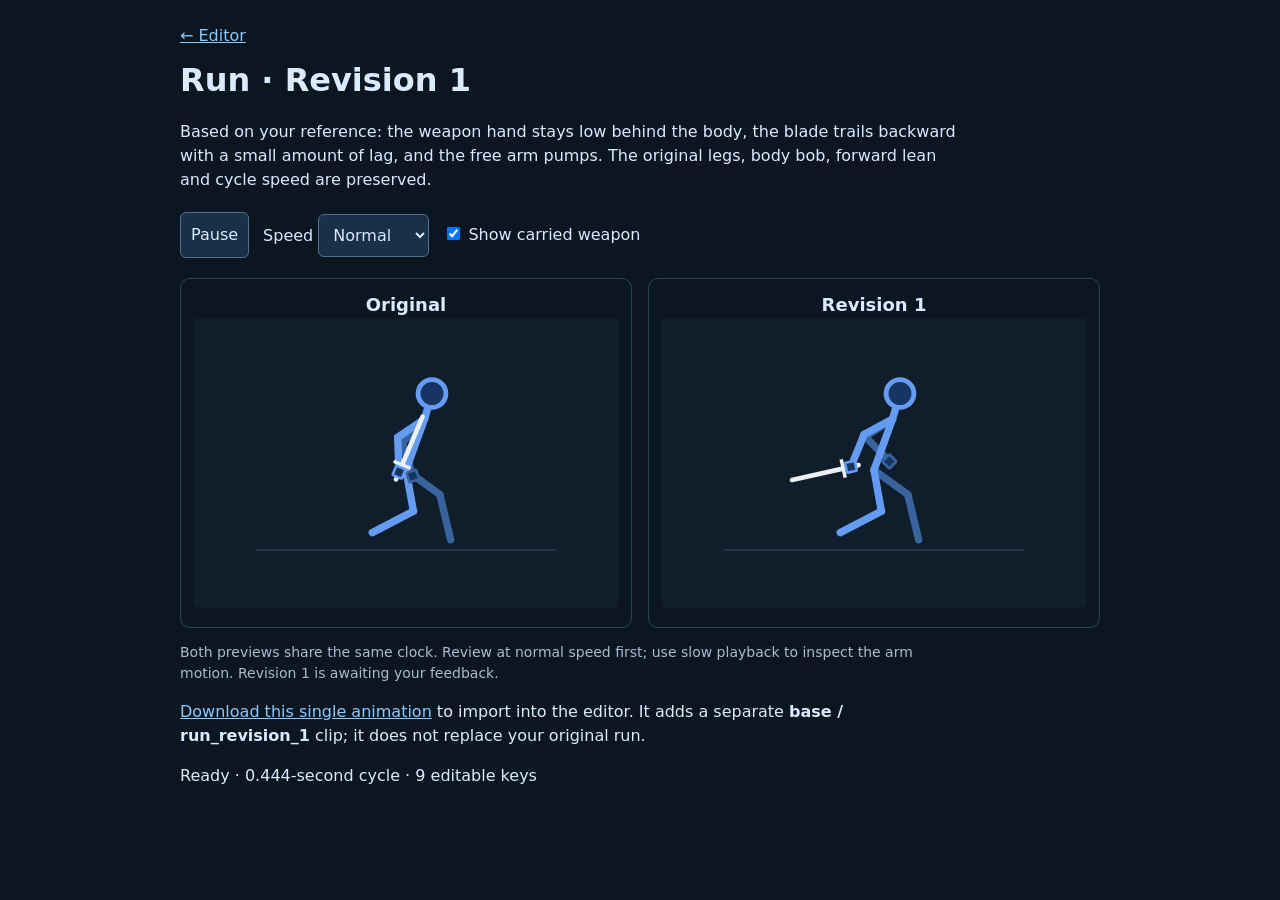
==== reviews/run-revision-1.html @ 23f05100 "Add forward-weighted run revision 2 for review" ====
<!doctype html><html lang="en"><meta charset="utf-8"><meta name="viewport" content="width=device-width,initial-scale=1"><title>Run review · Revision 1</title><style>body{margin:0;background:#0c1621;color:#daeaff;font:16px/1.5 system-ui}main{max-width:920px;margin:auto;padding:24px}h1{margin:8px 0}a{color:#89caff}.controls{display:flex;gap:14px;align-items:center;flex-wrap:wrap;margin:20px 0}button,select{background:#193047;color:inherit;border:1px solid #4e7191;border-radius:6px;padding:10px;font:inherit}.pair{display:grid;grid-template-columns:1fr 1fr;gap:16px}.card{border:1px solid #294359;border-radius:10px;padding:12px;text-align:center}.card h2{font-size:18px;margin:0}.card svg{width:100%;height:290px}p{max-width:780px}.small{color:#a7bdcf;font-size:14px}@media(max-width:520px){main{padding:12px}.pair{gap:6px}.card{padding:6px}.card svg{height:240px}}svg{background:#101e2c;border-radius:6px}</style><main><a href="../">← Editor</a><h1>Run · Revision 1</h1><p>Based on your reference: the weapon hand stays low behind the body, the blade trails backward with a small amount of lag, and the free arm pumps. The original legs, body bob, forward lean and cycle speed are preserved.</p><div class="controls"><button id="play">Pause</button><label>Speed <select id="speed"><option value="1">Normal</option><option value="0.5">½ speed</option><option value="0.25">¼ speed</option></select></label><label><input type="checkbox" id="weapon" checked> Show carried weapon</label></div><div class="pair"><section class="card"><h2>Original</h2><svg id="original" viewBox="-65 -100 130 125" role="img" aria-label="Original run animation"></svg></section><section class="card"><h2>Revision 1</h2><svg id="revision" viewBox="-65 -100 130 125" role="img" aria-label="Run revision 1"></svg></section></div><p class="small">Both previews share the same clock. Review at normal speed first; use slow playback to inspect the arm motion. Revision 1 is awaiting your feedback.</p><p><a href="../exports/run_revision_1.json" download>Download this single animation</a> to import into the editor. It adds a separate <strong>base / run_revision_1</strong> clip; it does not replace your original run.</p><p id="status" role="status">Loading animations…</p></main>
<script src="../scarf.js?v=run-r1"></script><script src="../vfx.js?v=run-r1"></script><script src="../weapons.js?v=run-r1"></script><script src="../projection.js?v=run-r1"></script><script src="../animation.js?v=run-r1"></script><script src="../attachments.js?v=run-r1"></script><script src="../chains.js?v=run-r1"></script><script src="../runtime_rig.js?v=run-r1"></script><script src="../model.js?v=run-r1"></script><script>
const M=SolModel,NS='http://www.w3.org/2000/svg';let clips,rig,playing=true,time=0,last=null;
function el(tag,attrs,parent){const n=document.createElementNS(NS,tag);for(const [k,v] of Object.entries(attrs))n.setAttribute(k,v);parent.append(n);return n}
function draw(p,target){target.replaceChildren();el('path',{d:'M -65 0 H 65',stroke:'#324c63','stroke-width':.4},target);const g=el('g',{transform:`translate(${p.root.join(' ')}) scale(${p.facing} 1)`},target),j=p.joints;
for(const side of ['left','right'])for(const limb of ['arm','leg'])for(const [a,b] of M.projection.bones(p,side+'_'+limb))el('line',{x1:a[0],y1:a[1],x2:b[0],y2:b[1],stroke:rig.colors[side==='left'?'rear':'line'],'stroke-width':rig.limb_thickness,'stroke-linecap':'round'},g);
el('polyline',{points:[[0,0],j.torso,j.head].map(p=>p.join(',')).join(' '),fill:'none',stroke:rig.colors.line,'stroke-width':rig.limb_thickness,'stroke-linecap':'round','stroke-linejoin':'round'},g);el('circle',{cx:j.head[0],cy:j.head[1],r:rig.head_radius,fill:rig.colors.body_fill,stroke:rig.colors.line,'stroke-width':rig.limb_thickness*.65},g);
if(document.getElementById('weapon').checked&&M.weapons.enabled(p)){const geo=M.weapons.geometry(p),w=el('g',{transform:`translate(${j.weapon_socket.join(' ')}) rotate(${p.weapon.rotation})`},g);el('line',{x1:0,y1:geo.butt,x2:0,y2:-geo.length,stroke:rig.colors.energy,'stroke-width':2,'stroke-linecap':'round'},w);el('line',{x1:-4,y1:geo.guard,x2:4,y2:geo.guard,stroke:rig.colors.energy,'stroke-width':1.5},w);}
for(const side of ['left','right']){const size=rig.limb_thickness*1.35;el('rect',{x:-size/2,y:-size/2,width:size,height:size,rx:size*.08,fill:rig.colors.body_fill,stroke:rig.colors[side==='left'?'rear':'line'],'stroke-width':rig.limb_thickness*.35,transform:`translate(${j[side+'_hand'].join(' ')}) rotate(${M.weapons.handAngle(p,side)})`},g);}}
function tick(now){if(clips){if(playing&&last!==null)time=(time+Math.min(.05,(now-last)/1000)*Number(document.getElementById('speed').value))%M.animation.duration(clips[0]);draw(M.animation.sample(clips[0],time),document.getElementById('original'));draw(M.animation.sample(clips[1],time),document.getElementById('revision'));}last=now;requestAnimationFrame(tick)}
document.getElementById('play').onclick=()=>{playing=!playing;document.getElementById('play').textContent=playing?'Pause':'Play'};document.addEventListener('visibilitychange',()=>{last=null});
Promise.all([fetch('../exports/neon_stick_actions.json').then(r=>{if(!r.ok)throw Error();return r.json()}),fetch('../exports/run_revision_1.json').then(r=>{if(!r.ok)throw Error();return r.json()})]).then(([project,revision])=>{project=M.validate(project);rig=project.rig;clips=[project.animations.find(a=>a.id==='run'),M.animation.validate(revision)];document.getElementById('status').textContent='Ready · 0.444-second cycle · 9 editable keys';requestAnimationFrame(tick)}).catch(()=>document.getElementById('status').textContent='Could not load the review. Refresh to retry.');
</script></html>
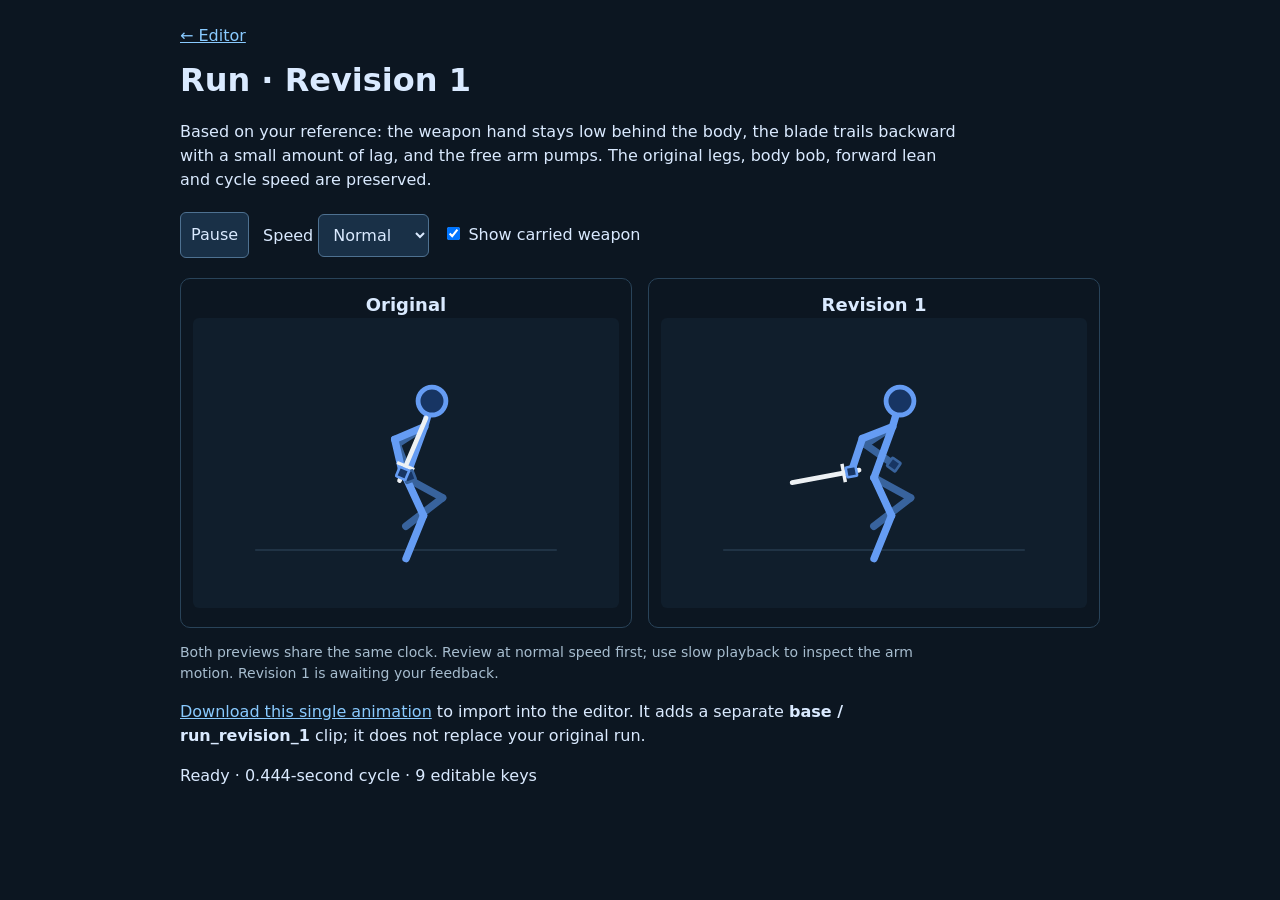
==== commit f52096a9: "Add trunk and neck movement modes and fix legs to the pelvis" ====
--- a/reviews/run-revision-1.html
+++ b/reviews/run-revision-1.html
@@ -1,5 +1,5 @@
 <!doctype html><html lang="en"><meta charset="utf-8"><meta name="viewport" content="width=device-width,initial-scale=1"><title>Run review · Revision 1</title><style>body{margin:0;background:#0c1621;color:#daeaff;font:16px/1.5 system-ui}main{max-width:920px;margin:auto;padding:24px}h1{margin:8px 0}a{color:#89caff}.controls{display:flex;gap:14px;align-items:center;flex-wrap:wrap;margin:20px 0}button,select{background:#193047;color:inherit;border:1px solid #4e7191;border-radius:6px;padding:10px;font:inherit}.pair{display:grid;grid-template-columns:1fr 1fr;gap:16px}.card{border:1px solid #294359;border-radius:10px;padding:12px;text-align:center}.card h2{font-size:18px;margin:0}.card svg{width:100%;height:290px}p{max-width:780px}.small{color:#a7bdcf;font-size:14px}@media(max-width:520px){main{padding:12px}.pair{gap:6px}.card{padding:6px}.card svg{height:240px}}svg{background:#101e2c;border-radius:6px}</style><main><a href="../">← Editor</a><h1>Run · Revision 1</h1><p>Based on your reference: the weapon hand stays low behind the body, the blade trails backward with a small amount of lag, and the free arm pumps. The original legs, body bob, forward lean and cycle speed are preserved.</p><div class="controls"><button id="play">Pause</button><label>Speed <select id="speed"><option value="1">Normal</option><option value="0.5">½ speed</option><option value="0.25">¼ speed</option></select></label><label><input type="checkbox" id="weapon" checked> Show carried weapon</label></div><div class="pair"><section class="card"><h2>Original</h2><svg id="original" viewBox="-65 -100 130 125" role="img" aria-label="Original run animation"></svg></section><section class="card"><h2>Revision 1</h2><svg id="revision" viewBox="-65 -100 130 125" role="img" aria-label="Run revision 1"></svg></section></div><p class="small">Both previews share the same clock. Review at normal speed first; use slow playback to inspect the arm motion. Revision 1 is awaiting your feedback.</p><p><a href="../exports/run_revision_1.json" download>Download this single animation</a> to import into the editor. It adds a separate <strong>base / run_revision_1</strong> clip; it does not replace your original run.</p><p id="status" role="status">Loading animations…</p></main>
-<script src="../scarf.js?v=run-r1"></script><script src="../vfx.js?v=run-r1"></script><script src="../weapons.js?v=run-r1"></script><script src="../projection.js?v=run-r1"></script><script src="../animation.js?v=run-r1"></script><script src="../attachments.js?v=run-r1"></script><script src="../chains.js?v=run-r1"></script><script src="../runtime_rig.js?v=run-r1"></script><script src="../model.js?v=run-r1"></script><script>
+<script src="../scarf.js?v=2026.10.14.stick.body"></script><script src="../vfx.js?v=2026.10.14.stick.body"></script><script src="../weapons.js?v=2026.10.14.stick.body"></script><script src="../projection.js?v=2026.10.14.stick.body"></script><script src="../animation.js?v=2026.10.14.stick.body"></script><script src="../attachments.js?v=2026.10.14.stick.body"></script><script src="../chains.js?v=2026.10.14.stick.body"></script><script src="../runtime_rig.js?v=2026.10.14.stick.body"></script><script src="../body_projection.js?v=2026.10.14.stick.body"></script><script src="../model.js?v=2026.10.14.stick.body"></script><script>
 const M=SolModel,NS='http://www.w3.org/2000/svg';let clips,rig,playing=true,time=0,last=null;
 function el(tag,attrs,parent){const n=document.createElementNS(NS,tag);for(const [k,v] of Object.entries(attrs))n.setAttribute(k,v);parent.append(n);return n}
 function draw(p,target){target.replaceChildren();el('path',{d:'M -65 0 H 65',stroke:'#324c63','stroke-width':.4},target);const g=el('g',{transform:`translate(${p.root.join(' ')}) scale(${p.facing} 1)`},target),j=p.joints;
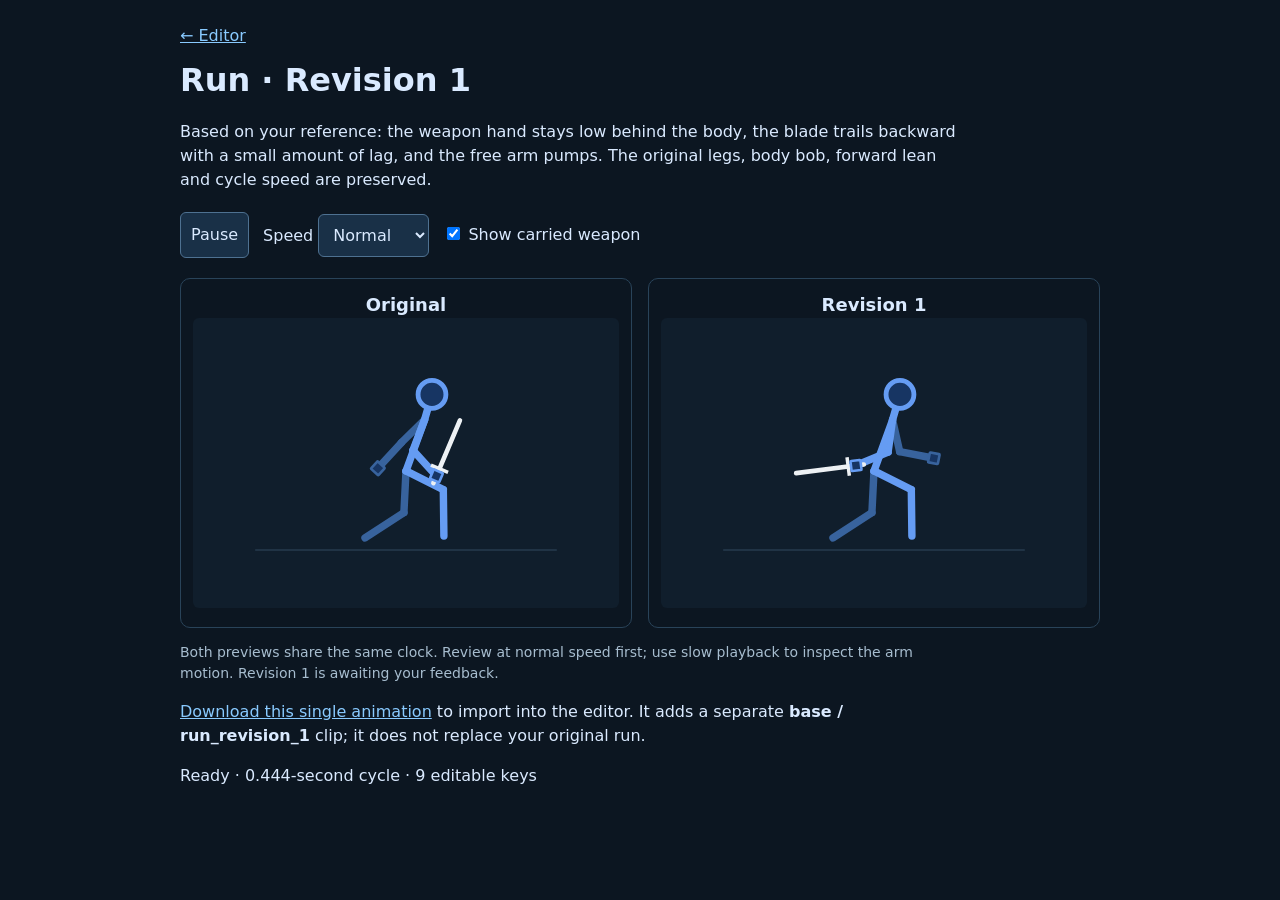
==== commit 7704c3ab: "Publish animator v19 with direct posing, effects and authored hammer clip" ====
--- a/reviews/run-revision-1.html
+++ b/reviews/run-revision-1.html
@@ -1,5 +1,5 @@
 <!doctype html><html lang="en"><meta charset="utf-8"><meta name="viewport" content="width=device-width,initial-scale=1"><title>Run review · Revision 1</title><style>body{margin:0;background:#0c1621;color:#daeaff;font:16px/1.5 system-ui}main{max-width:920px;margin:auto;padding:24px}h1{margin:8px 0}a{color:#89caff}.controls{display:flex;gap:14px;align-items:center;flex-wrap:wrap;margin:20px 0}button,select{background:#193047;color:inherit;border:1px solid #4e7191;border-radius:6px;padding:10px;font:inherit}.pair{display:grid;grid-template-columns:1fr 1fr;gap:16px}.card{border:1px solid #294359;border-radius:10px;padding:12px;text-align:center}.card h2{font-size:18px;margin:0}.card svg{width:100%;height:290px}p{max-width:780px}.small{color:#a7bdcf;font-size:14px}@media(max-width:520px){main{padding:12px}.pair{gap:6px}.card{padding:6px}.card svg{height:240px}}svg{background:#101e2c;border-radius:6px}</style><main><a href="../">← Editor</a><h1>Run · Revision 1</h1><p>Based on your reference: the weapon hand stays low behind the body, the blade trails backward with a small amount of lag, and the free arm pumps. The original legs, body bob, forward lean and cycle speed are preserved.</p><div class="controls"><button id="play">Pause</button><label>Speed <select id="speed"><option value="1">Normal</option><option value="0.5">½ speed</option><option value="0.25">¼ speed</option></select></label><label><input type="checkbox" id="weapon" checked> Show carried weapon</label></div><div class="pair"><section class="card"><h2>Original</h2><svg id="original" viewBox="-65 -100 130 125" role="img" aria-label="Original run animation"></svg></section><section class="card"><h2>Revision 1</h2><svg id="revision" viewBox="-65 -100 130 125" role="img" aria-label="Run revision 1"></svg></section></div><p class="small">Both previews share the same clock. Review at normal speed first; use slow playback to inspect the arm motion. Revision 1 is awaiting your feedback.</p><p><a href="../exports/run_revision_1.json" download>Download this single animation</a> to import into the editor. It adds a separate <strong>base / run_revision_1</strong> clip; it does not replace your original run.</p><p id="status" role="status">Loading animations…</p></main>
-<script src="../scarf.js?v=2026.10.14.stick.body"></script><script src="../vfx.js?v=2026.10.14.stick.body"></script><script src="../weapons.js?v=2026.10.14.stick.body"></script><script src="../projection.js?v=2026.10.14.stick.body"></script><script src="../animation.js?v=2026.10.14.stick.body"></script><script src="../attachments.js?v=2026.10.14.stick.body"></script><script src="../chains.js?v=2026.10.14.stick.body"></script><script src="../runtime_rig.js?v=2026.10.14.stick.body"></script><script src="../body_projection.js?v=2026.10.14.stick.body"></script><script src="../model.js?v=2026.10.14.stick.body"></script><script>
+<script src="legacy/scarf.js?v=2026.10.14.stick.body"></script><script src="legacy/vfx.js?v=2026.10.14.stick.body"></script><script src="legacy/weapons.js?v=2026.10.14.stick.body"></script><script src="legacy/projection.js?v=2026.10.14.stick.body"></script><script src="legacy/animation.js?v=2026.10.14.stick.body"></script><script src="legacy/attachments.js?v=2026.10.14.stick.body"></script><script src="legacy/chains.js?v=2026.10.14.stick.body"></script><script src="legacy/runtime_rig.js?v=2026.10.14.stick.body"></script><script src="legacy/body_projection.js?v=2026.10.14.stick.body"></script><script src="legacy/model.js?v=2026.10.14.stick.body"></script><script>
 const M=SolModel,NS='http://www.w3.org/2000/svg';let clips,rig,playing=true,time=0,last=null;
 function el(tag,attrs,parent){const n=document.createElementNS(NS,tag);for(const [k,v] of Object.entries(attrs))n.setAttribute(k,v);parent.append(n);return n}
 function draw(p,target){target.replaceChildren();el('path',{d:'M -65 0 H 65',stroke:'#324c63','stroke-width':.4},target);const g=el('g',{transform:`translate(${p.root.join(' ')}) scale(${p.facing} 1)`},target),j=p.joints;
